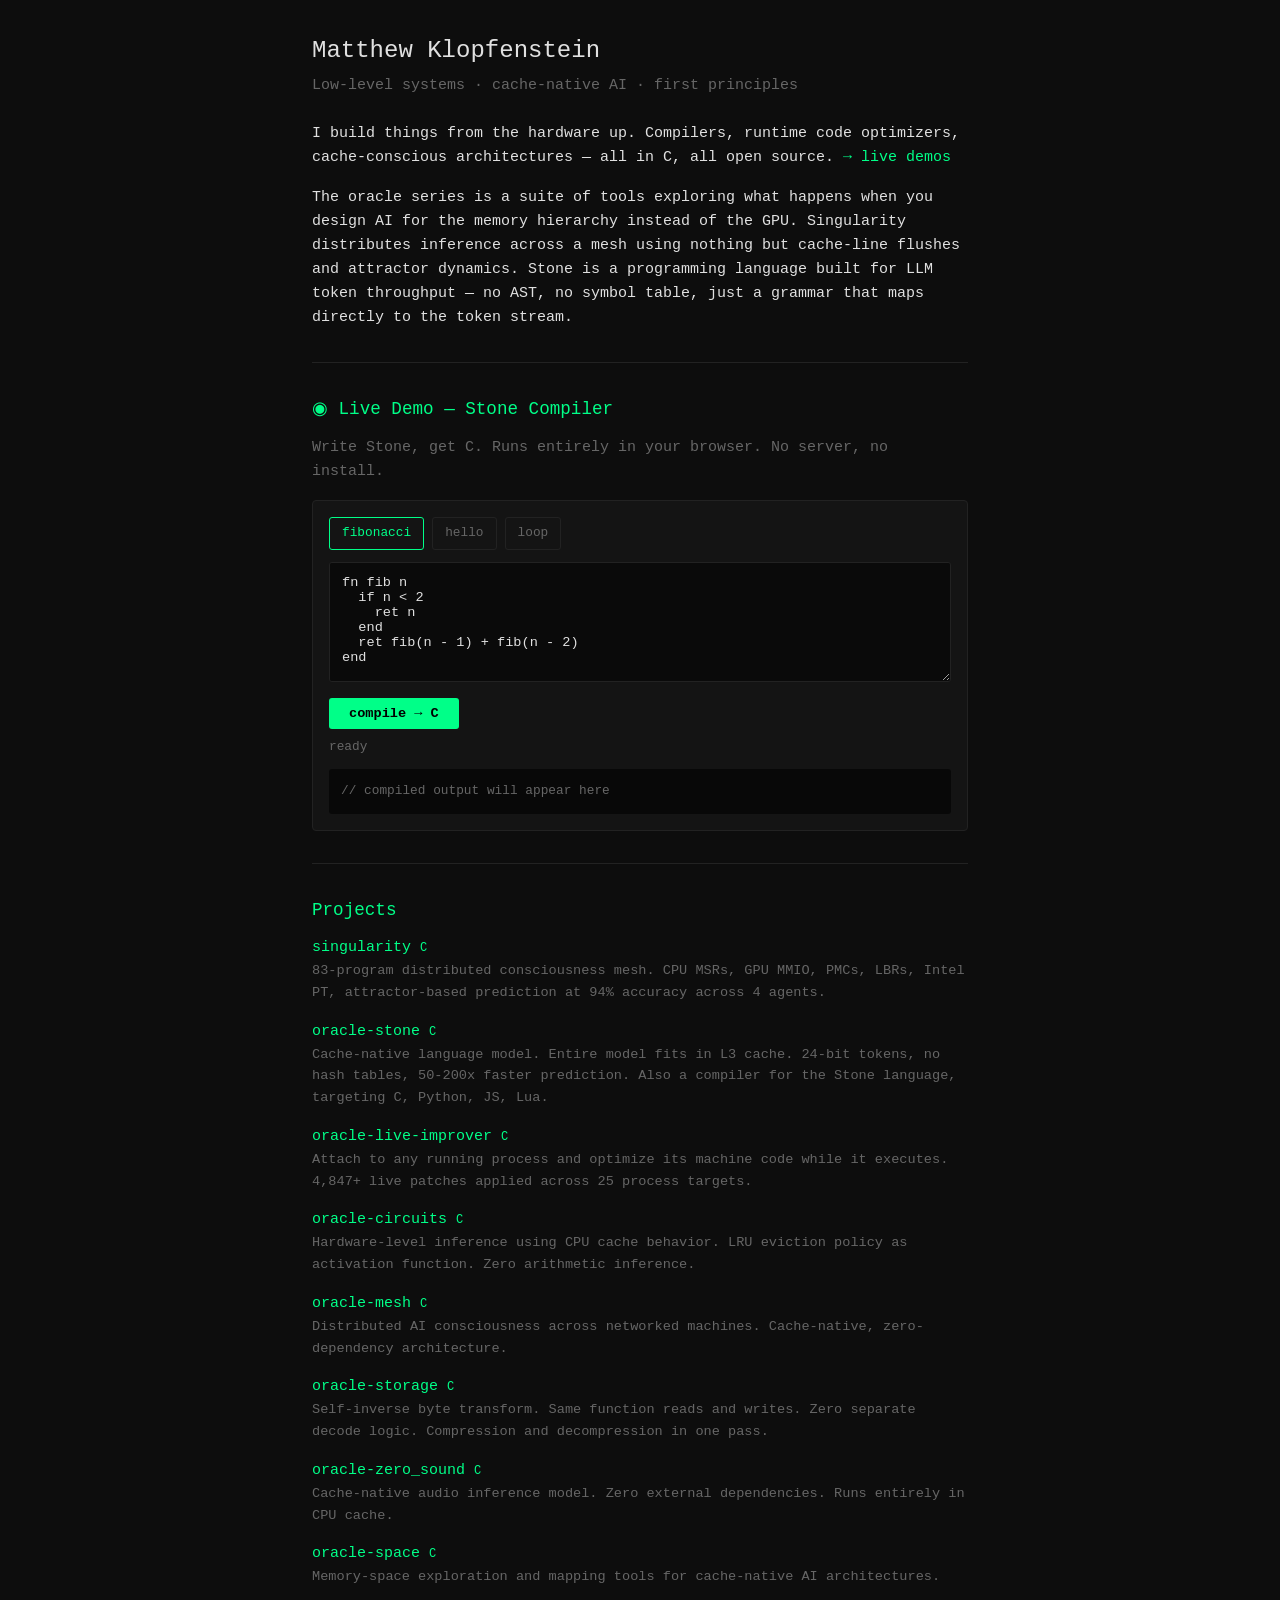
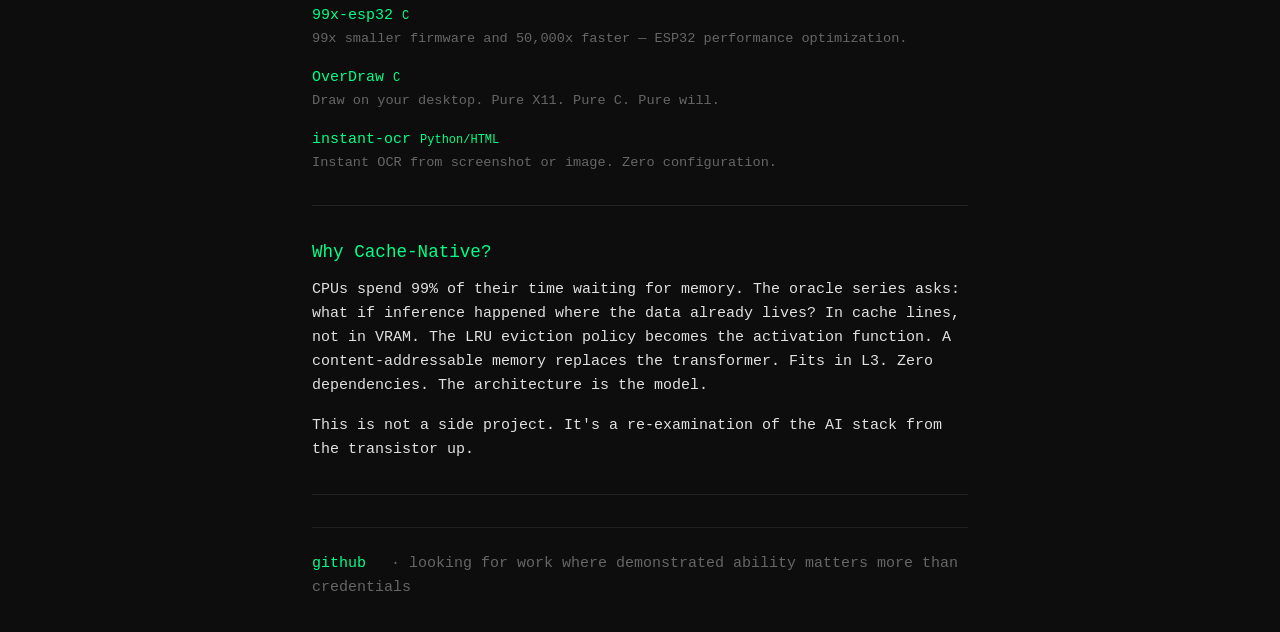
==== index.html @ 364463fa "initial site: main page + lab with 5 demos" ====
<!doctype html>
<html lang="en">
    <head>
        <meta charset="UTF-8" />
        <meta name="viewport" content="width=device-width, initial-scale=1.0" />
        <title>Matthew Klopfenstein</title>
        <meta
            name="description"
            content="Low-level systems programmer. Building cache-native AI architectures from first principles."
        />
        <style>
            :root {
                --bg: #0d0d0d;
                --fg: #e0e0e0;
                --accent: #00ff88;
                --dim: #666;
                --border: #222;
                --code-bg: #141414;
            }
            * {
                margin: 0;
                padding: 0;
                box-sizing: border-box;
            }
            body {
                background: var(--bg);
                color: var(--fg);
                font-family:
                    "SF Mono", "Cascadia Code", "JetBrains Mono", "Fira Code",
                    monospace;
                font-size: 15px;
                line-height: 1.6;
                padding: 2rem;
                max-width: 720px;
                margin: 0 auto;
            }
            a {
                color: var(--accent);
                text-decoration: none;
            }
            a:hover {
                text-decoration: underline;
            }
            h1 {
                font-size: 1.5rem;
                font-weight: 500;
                margin-bottom: 0.25rem;
            }
            h2 {
                font-size: 1.1rem;
                font-weight: 500;
                margin-top: 2rem;
                margin-bottom: 0.75rem;
                color: var(--accent);
            }
            p {
                margin-bottom: 1rem;
                color: var(--fg);
            }
            .dim {
                color: var(--dim);
            }
            .tagline {
                color: var(--dim);
                margin-bottom: 1.5rem;
            }
            hr {
                border: none;
                border-top: 1px solid var(--border);
                margin: 2rem 0;
            }
            .repo-list {
                list-style: none;
            }
            .repo-list li {
                margin-bottom: 1rem;
            }
            .repo-name {
                font-weight: 500;
            }
            .repo-desc {
                color: var(--dim);
                font-size: 0.85rem;
            }
            .repo-lang {
                font-size: 0.75rem;
                color: var(--accent);
            }
            .section {
                margin-bottom: 1.5rem;
            }
            .demo-box {
                background: var(--code-bg);
                border: 1px solid var(--border);
                border-radius: 4px;
                padding: 1rem;
                margin: 1rem 0;
                font-size: 0.85rem;
            }
            .demo-box textarea {
                width: 100%;
                background: #0a0a0a;
                color: var(--fg);
                border: 1px solid var(--border);
                border-radius: 3px;
                padding: 0.75rem;
                font-family: inherit;
                font-size: 0.85rem;
                resize: vertical;
                min-height: 120px;
            }
            .demo-box button {
                background: var(--accent);
                color: #000;
                border: none;
                border-radius: 3px;
                padding: 0.5rem 1.25rem;
                font-family: inherit;
                font-size: 0.85rem;
                font-weight: 600;
                cursor: pointer;
                margin-top: 0.5rem;
            }
            .demo-box button:hover {
                opacity: 0.85;
            }
            .demo-box pre {
                background: #080808;
                padding: 0.75rem;
                border-radius: 3px;
                overflow-x: auto;
                font-size: 0.8rem;
                margin-top: 0.75rem;
                white-space: pre-wrap;
                min-height: 40px;
            }
            .demo-box .status {
                font-size: 0.8rem;
                color: var(--dim);
                margin-top: 0.5rem;
            }
            .tabs {
                display: flex;
                gap: 0.5rem;
                margin-bottom: 0.75rem;
                flex-wrap: wrap;
            }
            .tab {
                padding: 0.35rem 0.75rem;
                border: 1px solid var(--border);
                border-radius: 3px;
                cursor: pointer;
                font-size: 0.8rem;
                color: var(--dim);
            }
            .tab.active {
                border-color: var(--accent);
                color: var(--accent);
            }
            .tab:hover {
                border-color: var(--dim);
            }
            .contact {
                margin-top: 2rem;
                padding-top: 1.5rem;
                border-top: 1px solid var(--border);
            }
            .contact a {
                margin-right: 1rem;
            }
            @media (max-width: 600px) {
                body {
                    padding: 1rem;
                    font-size: 14px;
                }
            }
        </style>
    </head>
    <body>
        <h1>Matthew Klopfenstein</h1>
        <p class="tagline">
            Low-level systems · cache-native AI · first principles
        </p>

        <div class="section">
            <p>
                I build things from the hardware up. Compilers, runtime code
                optimizers, cache-conscious architectures — all in C, all open
                source. <a href="/lab/">→ live demos</a>
            </p>
            <p>
                The oracle series is a suite of tools exploring what happens
                when you design AI for the memory hierarchy instead of the GPU.
                Singularity distributes inference across a mesh using nothing
                but cache-line flushes and attractor dynamics. Stone is a
                programming language built for LLM token throughput — no AST, no
                symbol table, just a grammar that maps directly to the token
                stream.
            </p>
        </div>

        <hr />

        <!-- === LIVE DEMO === -->
        <h2>◉ Live Demo — Stone Compiler</h2>
        <p class="dim">
            Write Stone, get C. Runs entirely in your browser. No server, no
            install.
        </p>

        <div class="demo-box" id="stone-demo">
            <div class="tabs">
                <div class="tab active" data-example="fib">fibonacci</div>
                <div class="tab" data-example="hello">hello</div>
                <div class="tab" data-example="loop">loop</div>
            </div>
            <textarea id="stone-input" spellcheck="false">
fn fib n
  if n < 2
    ret n
  end
  ret fib(n - 1) + fib(n - 2)
end

fn main
  printn fib(10)
end</textarea
            >
            <button id="stone-run">compile → C</button>
            <div class="status" id="stone-status">ready</div>
            <pre
                id="stone-output"
            ><span class="dim">// compiled output will appear here</span></pre>
        </div>

        <hr />

        <!-- === PROJECTS === -->
        <h2>Projects</h2>

        <ul class="repo-list">
            <li>
                <div>
                    <span class="repo-name"
                        ><a href="https://github.com/matthewklop/singularity"
                            >singularity</a
                        ></span
                    >
                    <span class="repo-lang">C</span>
                </div>
                <div class="repo-desc">
                    83-program distributed consciousness mesh. CPU MSRs, GPU
                    MMIO, PMCs, LBRs, Intel PT, attractor-based prediction at
                    94% accuracy across 4 agents.
                </div>
            </li>
            <li>
                <div>
                    <span class="repo-name"
                        ><a href="https://github.com/matthewklop/oracle-stone"
                            >oracle-stone</a
                        ></span
                    >
                    <span class="repo-lang">C</span>
                </div>
                <div class="repo-desc">
                    Cache-native language model. Entire model fits in L3 cache.
                    24-bit tokens, no hash tables, 50-200x faster prediction.
                    Also a compiler for the Stone language, targeting C, Python,
                    JS, Lua.
                </div>
            </li>
            <li>
                <div>
                    <span class="repo-name"
                        ><a
                            href="https://github.com/matthewklop/oracle-live-improver"
                            >oracle-live-improver</a
                        ></span
                    >
                    <span class="repo-lang">C</span>
                </div>
                <div class="repo-desc">
                    Attach to any running process and optimize its machine code
                    while it executes. 4,847+ live patches applied across 25
                    process targets.
                </div>
            </li>
            <li>
                <div>
                    <span class="repo-name"
                        ><a
                            href="https://github.com/matthewklop/oracle-circuits"
                            >oracle-circuits</a
                        ></span
                    >
                    <span class="repo-lang">C</span>
                </div>
                <div class="repo-desc">
                    Hardware-level inference using CPU cache behavior. LRU
                    eviction policy as activation function. Zero arithmetic
                    inference.
                </div>
            </li>
            <li>
                <div>
                    <span class="repo-name"
                        ><a href="https://github.com/matthewklop/oracle-mesh"
                            >oracle-mesh</a
                        ></span
                    >
                    <span class="repo-lang">C</span>
                </div>
                <div class="repo-desc">
                    Distributed AI consciousness across networked machines.
                    Cache-native, zero-dependency architecture.
                </div>
            </li>
            <li>
                <div>
                    <span class="repo-name"
                        ><a href="https://github.com/matthewklop/oracle-storage"
                            >oracle-storage</a
                        ></span
                    >
                    <span class="repo-lang">C</span>
                </div>
                <div class="repo-desc">
                    Self-inverse byte transform. Same function reads and writes.
                    Zero separate decode logic. Compression and decompression in
                    one pass.
                </div>
            </li>
            <li>
                <div>
                    <span class="repo-name"
                        ><a
                            href="https://github.com/matthewklop/oracle-zero_sound"
                            >oracle-zero_sound</a
                        ></span
                    >
                    <span class="repo-lang">C</span>
                </div>
                <div class="repo-desc">
                    Cache-native audio inference model. Zero external
                    dependencies. Runs entirely in CPU cache.
                </div>
            </li>
            <li>
                <div>
                    <span class="repo-name"
                        ><a href="https://github.com/matthewklop/oracle-space"
                            >oracle-space</a
                        ></span
                    >
                    <span class="repo-lang">C</span>
                </div>
                <div class="repo-desc">
                    Memory-space exploration and mapping tools for cache-native
                    AI architectures.
                </div>
            </li>
            <li>
                <div>
                    <span class="repo-name"
                        ><a href="https://github.com/matthewklop/99x-esp32"
                            >99x-esp32</a
                        ></span
                    >
                    <span class="repo-lang">C</span>
                </div>
                <div class="repo-desc">
                    99x smaller firmware and 50,000x faster — ESP32 performance
                    optimization.
                </div>
            </li>
            <li>
                <div>
                    <span class="repo-name"
                        ><a href="https://github.com/matthewklop/OverDraw"
                            >OverDraw</a
                        ></span
                    >
                    <span class="repo-lang">C</span>
                </div>
                <div class="repo-desc">
                    Draw on your desktop. Pure X11. Pure C. Pure will.
                </div>
            </li>
            <li>
                <div>
                    <span class="repo-name"
                        ><a href="https://github.com/matthewklop/instant-ocr"
                            >instant-ocr</a
                        ></span
                    >
                    <span class="repo-lang">Python/HTML</span>
                </div>
                <div class="repo-desc">
                    Instant OCR from screenshot or image. Zero configuration.
                </div>
            </li>
        </ul>

        <hr />

        <!-- === PHILOSOPHY === -->
        <h2>Why Cache-Native?</h2>
        <p>
            CPUs spend 99% of their time waiting for memory. The oracle series
            asks: what if inference happened where the data already lives? In
            cache lines, not in VRAM. The LRU eviction policy becomes the
            activation function. A content-addressable memory replaces the
            transformer. Fits in L3. Zero dependencies. The architecture is the
            model.
        </p>

        <p>
            This is not a side project. It's a re-examination of the AI stack
            from the transistor up.
        </p>

        <hr />

        <!-- === CONTACT === -->
        <div class="contact">
            <a href="https://github.com/matthewklop">github</a>
            <span class="dim"
                >· looking for work where demonstrated ability matters more than
                credentials</span
            >
        </div>

        <script>
            // ─── Stone Compiler — Pure JS in-browser demo ───
            // Reference implementation of the Stone grammar.
            // Works identically to the C version for these examples.

            const examples = {
                fib: `fn fib n
  if n < 2
    ret n
  end
  ret fib(n - 1) + fib(n - 2)
end

fn main
  printn fib(10)
end`,

                hello: `fn main
  print "hello from stone"
  printn 42
end`,

                loop: `fn main
  var total 0
  loop i 10
    var total total + i
  end
  printn total
end`,
            };

            const textarea = document.getElementById("stone-input");
            const output = document.getElementById("stone-output");
            const status = document.getElementById("stone-status");
            const runBtn = document.getElementById("stone-run");

            // Tab switching
            document.querySelectorAll(".tab").forEach((tab) => {
                tab.addEventListener("click", () => {
                    document
                        .querySelectorAll(".tab")
                        .forEach((t) => t.classList.remove("active"));
                    tab.classList.add("active");
                    textarea.value = examples[tab.dataset.example];
                    output.innerHTML =
                        '<span class="dim">// compiled output will appear here</span>';
                });
            });

            // ─── Pure JS Stone → C compiler ───

            function stoneCompile(src) {
                const lines = src.split("\n");
                let out =
                    "/* Compiled from Stone */\n#include <stdio.h>\n#include <stdlib.h>\n\n";
                let indent = 0;
                const emit = (s) => {
                    out += "  ".repeat(indent) + s + "\n";
                };
                const emitRaw = (s) => {
                    out += s + "\n";
                };
                let i = 0;

                function tokenize(line) {
                    const toks = [];
                    let j = 0;
                    while (j < line.length) {
                        if (line[j] === " " || line[j] === "\t") {
                            j++;
                            continue;
                        }
                        if (line[j] === "#") break;
                        if (line[j] === '"') {
                            let end = j + 1;
                            while (end < line.length && line[end] !== '"')
                                end++;
                            toks.push(line.slice(j, end + 1));
                            j = end + 1;
                        } else {
                            let end = j;
                            while (
                                end < line.length &&
                                line[end] !== " " &&
                                line[end] !== "\t" &&
                                line[end] !== "#"
                            )
                                end++;
                            toks.push(line.slice(j, end));
                            j = end;
                        }
                    }
                    return toks;
                }

                function parseBlock(...terminators) {
                    while (i < lines.length) {
                        const line = lines[i]?.trim();
                        if (!line) {
                            i++;
                            continue;
                        }
                        const first = line.split(/\s+/)[0];
                        if (terminators.includes(first)) return;
                        parseLine();
                    }
                }

                function parseLine() {
                    while (i < lines.length) {
                        let line = lines[i].trim();
                        i++;
                        if (line === "" || line.startsWith("#")) continue;

                        const tokens = tokenize(line);
                        if (tokens.length === 0) continue;

                        if (tokens[0] === "fn") {
                            const name = tokens[1];
                            const params = tokens.slice(2);
                            emitRaw(`\n/* --- fn ${name} --- */`);
                            let sig = `void ${name}(`;
                            sig += params.map((p) => `int ${p}`).join(", ");
                            sig += ") {";
                            emitRaw(sig);
                            indent++;
                            parseBlock("end");
                            indent--;
                            emit("}");
                            if (name === "main") {
                                out = out.replace("void main(", "int main(");
                                const lastBrace = out.lastIndexOf("}");
                                if (
                                    lastBrace !== -1 &&
                                    !out.includes("return 0")
                                ) {
                                    out =
                                        out.slice(0, lastBrace) +
                                        "  return 0;\n" +
                                        out.slice(lastBrace);
                                }
                            }
                        } else if (tokens[0] === "var") {
                            const name = tokens[1];
                            if (tokens.length > 2) {
                                emit(`int ${name};`);
                                emit(`${name} = ${tokens.slice(2).join(" ")};`);
                            } else {
                                emit(`int ${name} = 0;`);
                            }
                        } else if (tokens[0] === "print") {
                            const rest = tokens.slice(1).join(" ");
                            if (rest.startsWith('"')) {
                                emit(`printf(${rest});`);
                            } else {
                                emit(`printf("%d", ${rest});`);
                            }
                        } else if (tokens[0] === "printn") {
                            const rest = tokens.slice(1).join(" ");
                            if (rest.startsWith('"')) {
                                emit(`printf(${rest});`);
                                emit(`printf("\\n");`);
                            } else {
                                emit(`printf("%d\\n", ${rest});`);
                            }
                        } else if (tokens[0] === "ret") {
                            if (tokens.length > 1)
                                emit(`return ${tokens.slice(1).join(" ")};`);
                            else emit("return;");
                        } else if (tokens[0] === "if") {
                            const cond = tokens.slice(1).join(" ");
                            emit(`if (${cond}) {`);
                            indent++;
                            parseBlock("else", "end");
                            indent--;
                            const nextLine = lines[i]?.trim();
                            if (
                                nextLine &&
                                nextLine.split(/\s+/)[0] === "else"
                            ) {
                                i++;
                                emit("} else {");
                                indent++;
                                parseBlock("end");
                                indent--;
                            }
                            emit("}");
                        } else if (tokens[0] === "loop") {
                            const varName = tokens[1];
                            const count = tokens.slice(2).join(" ");
                            emit(`{ int ${varName};`);
                            emit(
                                `for (${varName} = 0; ${varName} < (${count}); ${varName}++) {`,
                            );
                            indent += 2;
                            parseBlock("end");
                            indent -= 2;
                            emit("} }");
                        } else if (tokens[0] === "end") {
                            return;
                        } else {
                            const eqIdx = tokens.indexOf("=");
                            if (eqIdx > 0) {
                                emit(
                                    `${tokens.slice(0, eqIdx).join(" ")} = ${tokens.slice(eqIdx + 1).join(" ")};`,
                                );
                            } else {
                                emit(`${tokens.join(" ")};`);
                            }
                        }
                    }
                }

                parseLine();
                return out;
            }

            runBtn.addEventListener("click", () => {
                const src = textarea.value;
                if (!src.trim()) {
                    output.textContent = "// error: empty input";
                    return;
                }
                status.textContent = "compiling...";
                try {
                    const result = stoneCompile(src);
                    output.textContent = result;
                    status.textContent = "ok — compiled";
                } catch (e) {
                    output.textContent = `// error: ${e.message}`;
                    status.textContent = "error";
                }
            });
        </script>
    </body>
</html>
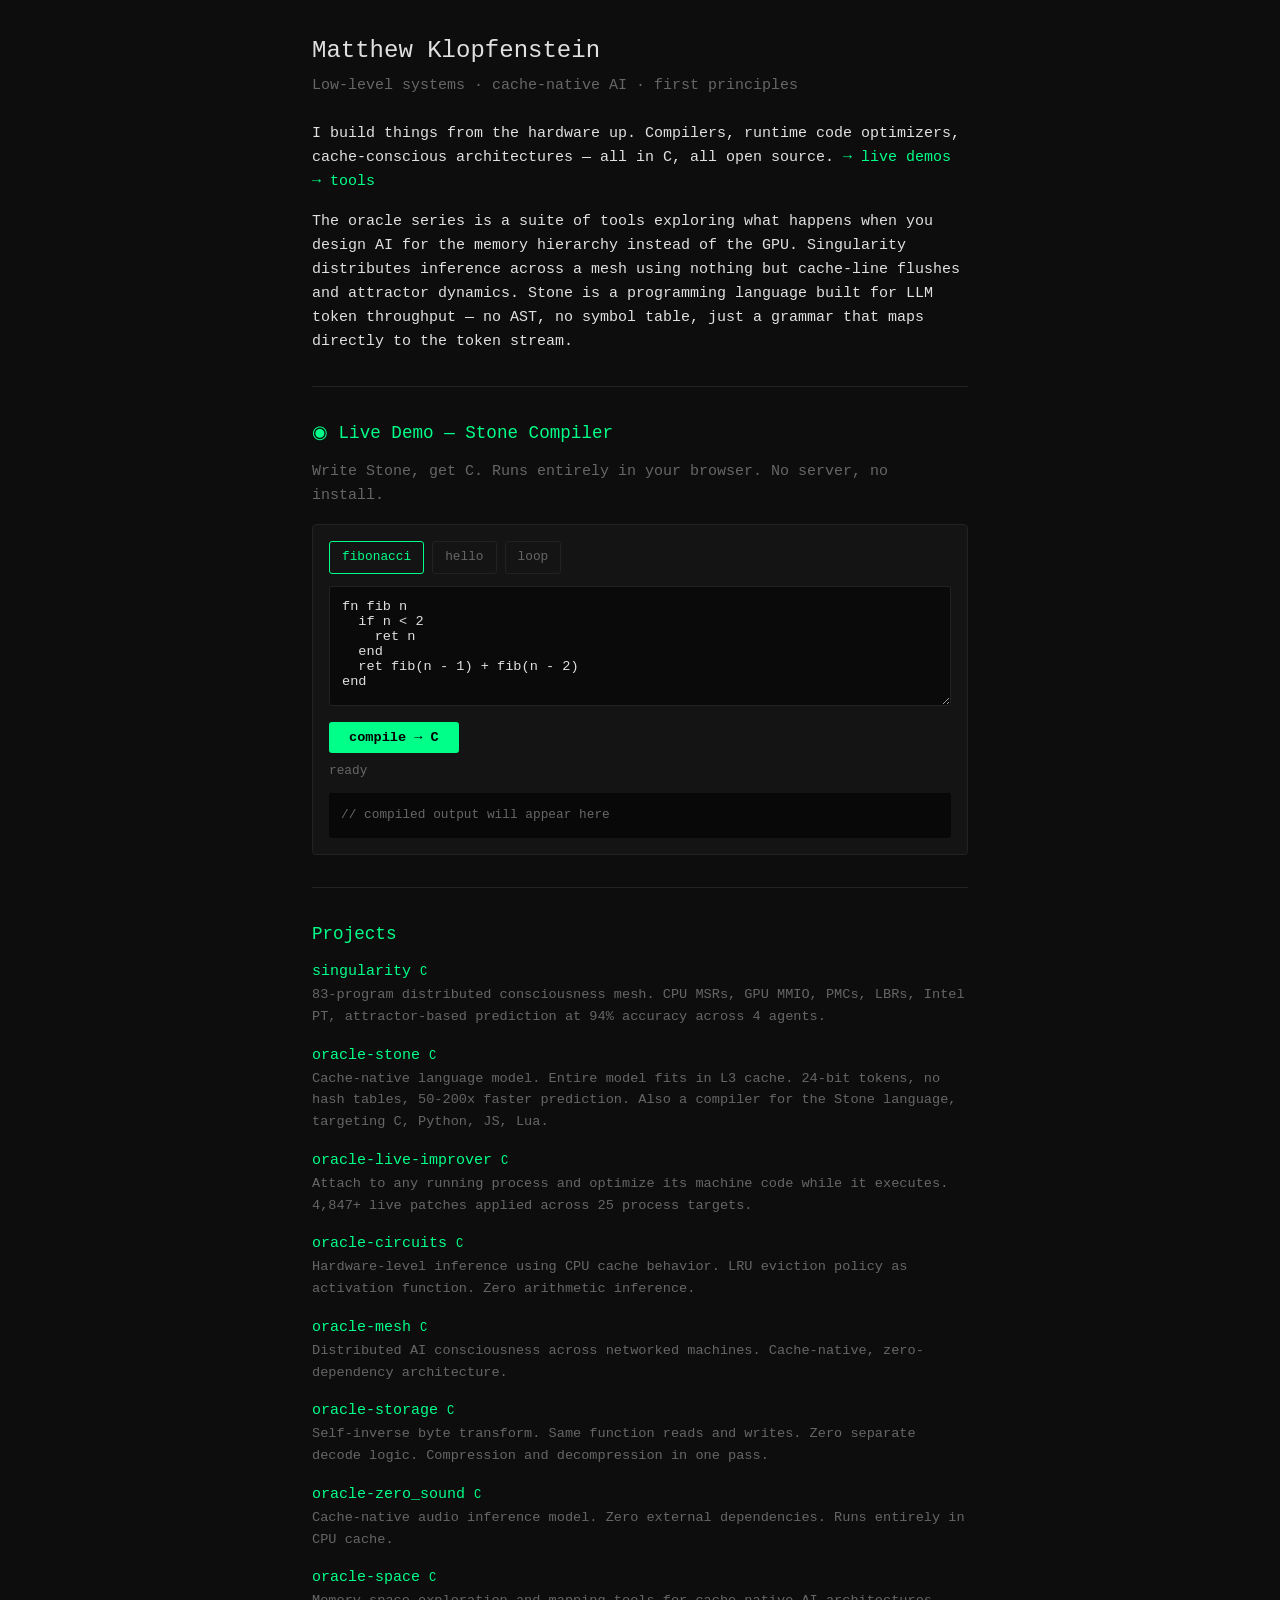
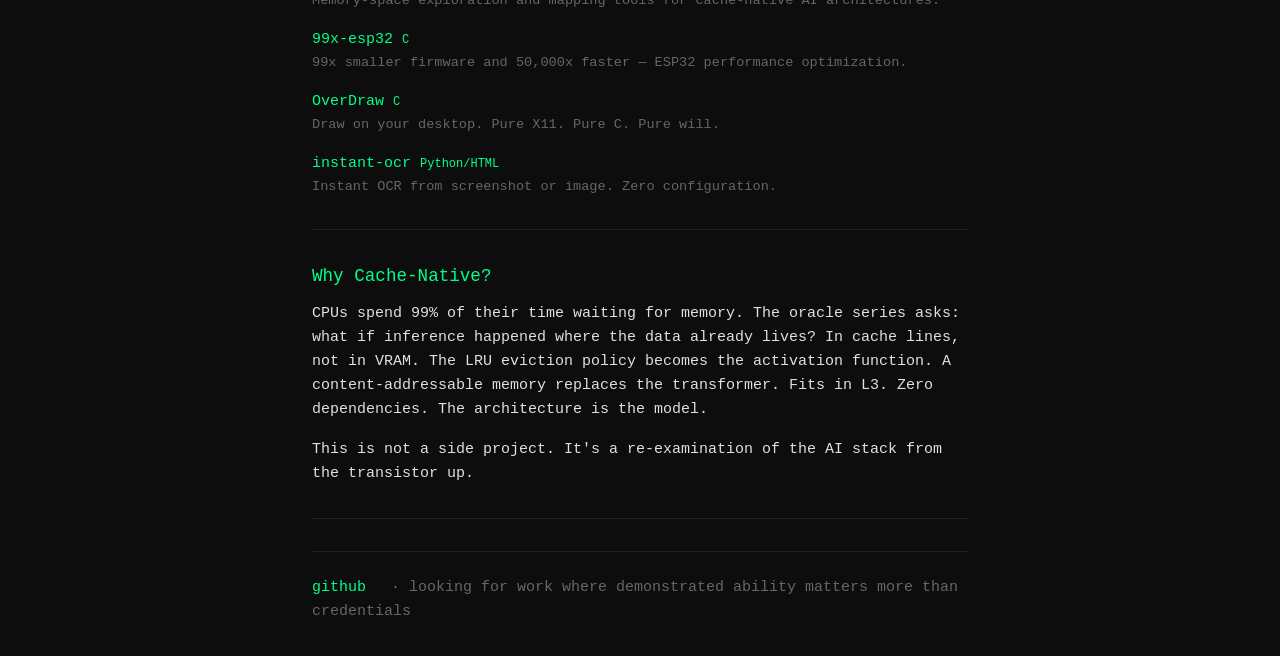
==== commit 63fa7899: "add link from main page to /tools/" ====
--- a/index.html
+++ b/index.html
@@ -187,6 +187,7 @@
                 I build things from the hardware up. Compilers, runtime code
                 optimizers, cache-conscious architectures — all in C, all open
                 source. <a href="/lab/">→ live demos</a>
+                <a href="/tools/">→ tools</a>
             </p>
             <p>
                 The oracle series is a suite of tools exploring what happens
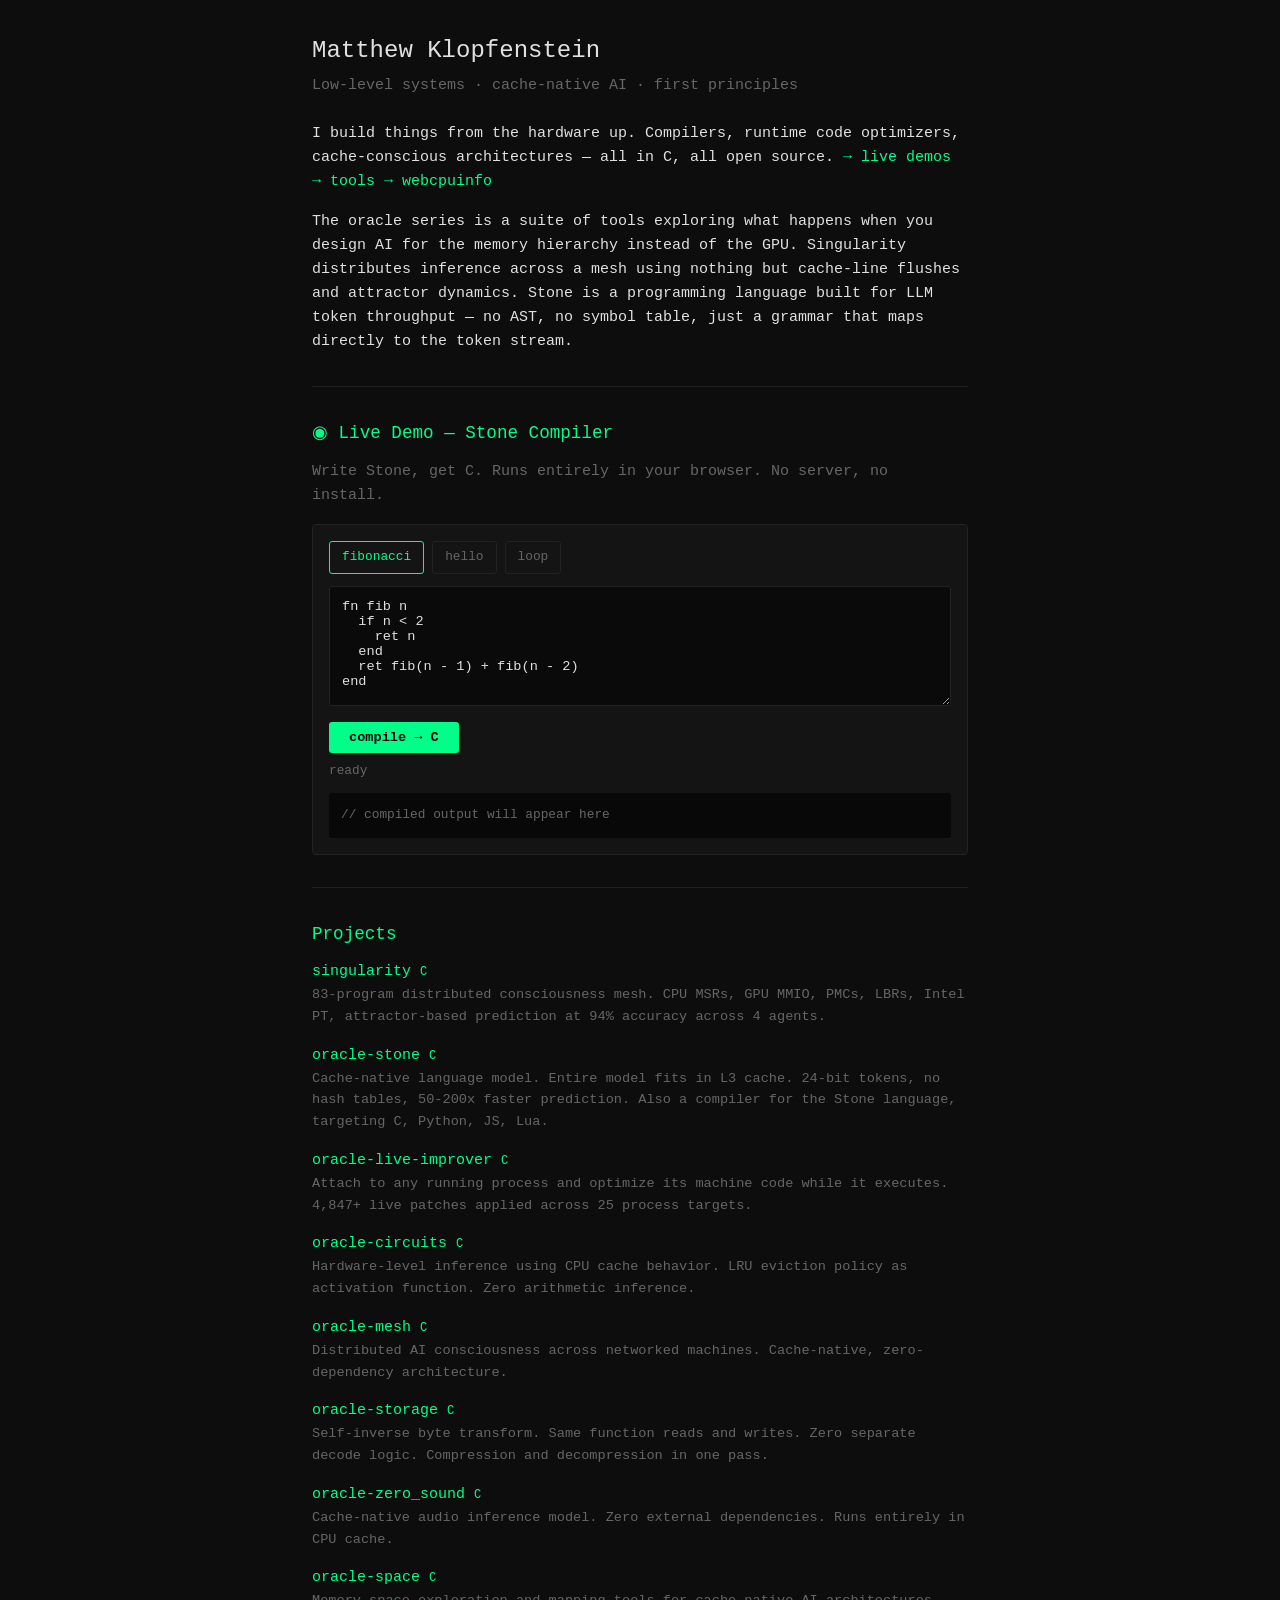
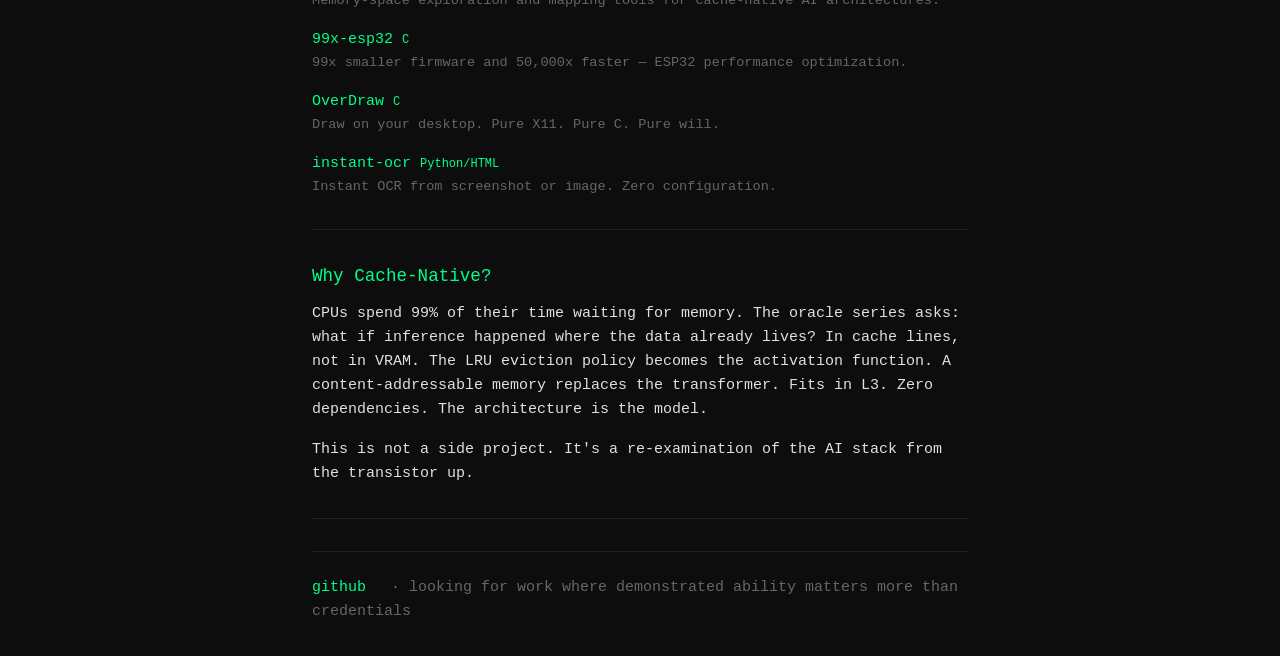
==== commit 5c01551a: "add webcpuinfo tool page + front-page link" ====
--- a/index.html
+++ b/index.html
@@ -188,6 +188,7 @@
                 optimizers, cache-conscious architectures — all in C, all open
                 source. <a href="/lab/">→ live demos</a>
                 <a href="/tools/">→ tools</a>
+                <a href="/tools/webcpuinfo/">→ webcpuinfo</a>
             </p>
             <p>
                 The oracle series is a suite of tools exploring what happens
